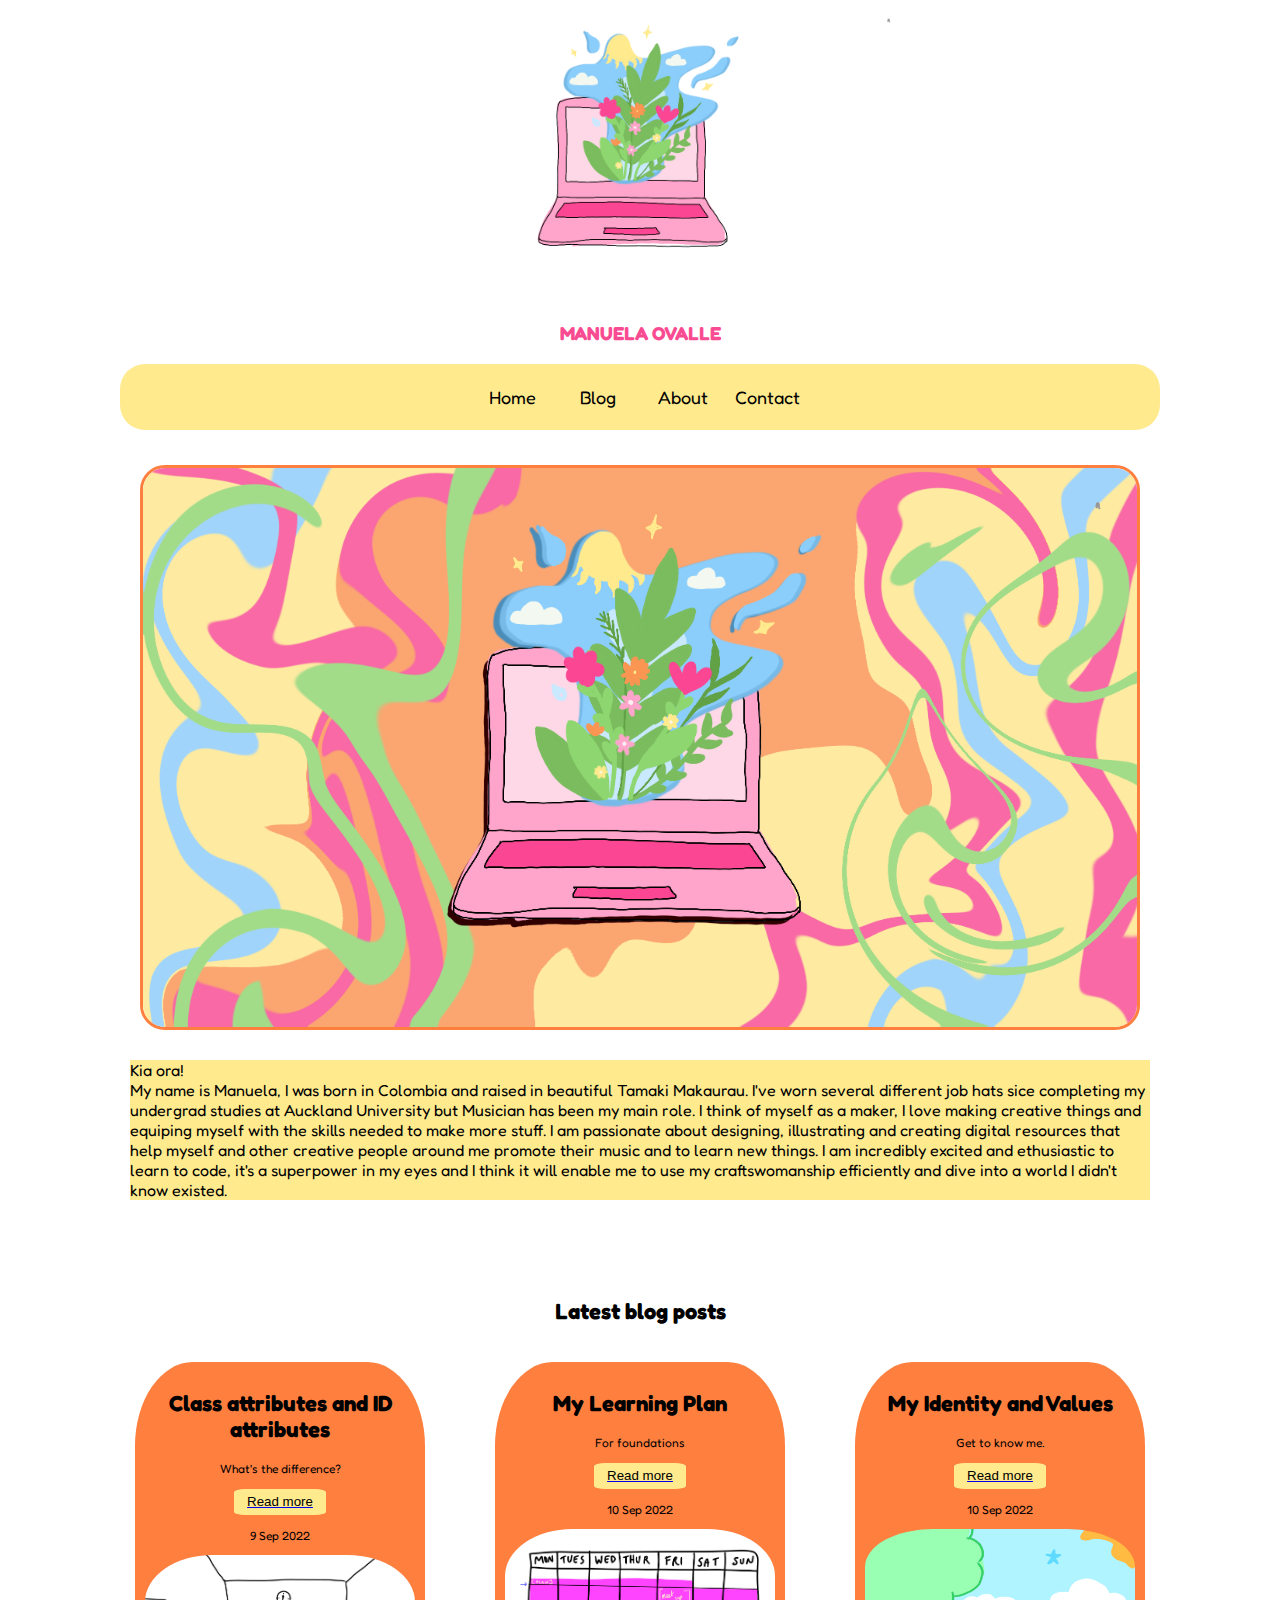
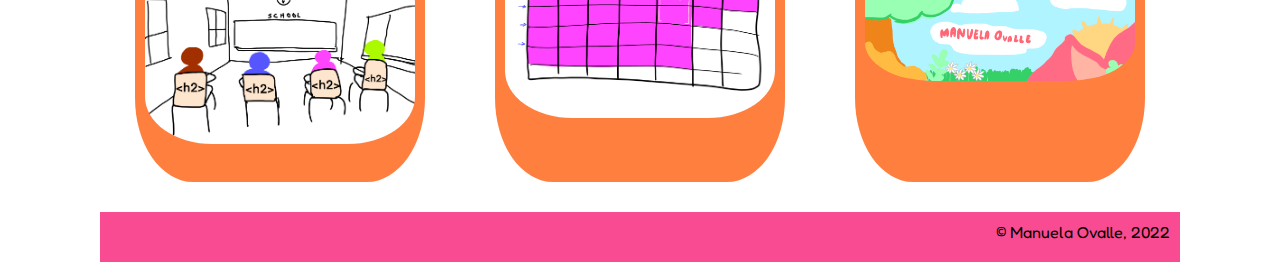
==== index.html @ 237e8c72 "add id attribute to identity and plan img" ====
<!DOCTYPE html>
<html lang="en">
<head>
  <meta charset="UTF-8">
  <meta http-equiv="X-UA-Compatible" content="IE=edge">
  <meta name="viewport" content="width=device-width, initial-scale=1.0">
  <title>Manuela Ovalle</title>
  
  <link rel="preconnect" href="https://fonts.googleapis.com">
  <link rel="preconnect" href="https://fonts.gstatic.com" crossorigin>
  <link href="https://fonts.googleapis.com/css2?family=Fredoka+One&display=swap" rel="stylesheet">

<link rel="stylesheet" href="styles.css">
</head>
  <header>

<!--Logo-->
  <div class="logo">
    <img class="img-logo" src="https://manuela-ovalle.github.io/img/logo.PNG" alt="Manuela Ovalle logo of a computer growing out of it">
    <h3 class="header-title">MANUELA OVALLE</h3>
  </div>


  <!-- Top Navigation Menu-->
  <div class="navbar">
    <ul>
      <li><a href="index.html">Home</a></li>
      <li><a href="blog.html">Blog</a></li>
      <li><a href="about.html">About</a></li>
      <li><a href="contact.html">Contact</a></li>
    </ul>
  </div>
  </header>
  <body id="home-page">

<!-- banner-image-->

<img id="banner-image" src="https://manuela-ovalle.github.io/img/header%20image.png" alt="illustration of logo with swirly colour background">

<!--Paragraph -->
<p id="home-bio">Kia ora! <br>My name is Manuela, I was born in Colombia and raised in beautiful Tamaki Makaurau. I've worn several different job hats sice completing my undergrad studies at Auckland University but Musician has been my main role. I think of myself as a maker, I love making creative things and equiping myself with the skills needed to make more stuff. I am passionate about designing, illustrating and creating digital resources that help myself and other creative people around me promote their music and to learn new things. I am incredibly excited and ethusiastic to learn to code, it's a superpower in my eyes and I think it will enable me to use my craftswomanship efficiently and dive into a world I didn't know existed. </p>

<!-- Spacer-->
<div id="spacer"></div>
<!-- Spacer-->

<!--LATEST BLOG POSTS-->

<div class="blog-gallery-home-page">
  <h2 class="blog-post-heading">Latest blog posts</h2>

  <div id="sml-spacer"></div>

  <div class="flex-container">
    <div class="column" style="background-color:#FF7F3F;">
      <h2 class="blog-post-heading">Class attributes and ID attributes</h2>
      <p class="blog-post-text">What's the difference?</p>
      <a href="https://manuela-ovalle.github.io/blog/class-and-id-attributes.html"><button class="open-blog">Read more</button></a>
      <p class="blog-post-text" id="hp-blog-date">9 Sep 2022</p>
        <img class="blog-thumbnail"src="https://manuela-ovalle.github.io/blog/img/id-class-attributes/class.PNG" alt="doodle of a class of h2 elements">

    </div>
    <div class="column" style="background-color:#FF7F3F;">
      <h2 class="blog-post-heading">My Learning Plan</h2>
      <p class="blog-post-text">For foundations</p>
      <a href="https://manuela-ovalle.github.io/blog/learning-plan.html"><button class="open-blog">Read more</button></a>
      <p class="blog-post-text" id="hp-blog-date">10 Sep 2022</p>
      <img class="blog-thumbnail"src="https://manuela-ovalle.github.io/blog/img/learning-plan/plan.png" alt="doodle of a weekly planner">
    </div>
    
    <div class="column" style="background-color:#FF7F3F;">
      <h2 class="blog-post-heading">My Identity and Values</h2>
      <p class="blog-post-text">Get to know me.</p>
      <a href="https://manuela-ovalle.github.io/blog/identity-values.html"><button class="open-blog">Read more</button></a>
     <p class="blog-post-text" id="hp-blog-date">10 Sep 2022</p>
     <img class="blog-thumbnail"src="https://manuela-ovalle.github.io/blog/img/identity-values/landscape-doodle.png" alt="bright coloured doodle of landscape with mountains and a tree">
    </div>
    </div>
    </div>
  </div>
 

  </div>
</div>




<!-- Spacer-->
<div id="spacer"></div>
<!-- footer-->

  </body>
  <footer>
    <p id="footer-text"> &copy; Manuela Ovalle, 2022</p>
  </footer>
</html>
---- styles.css ----
body {
  font-family: 'Fredoka One', lato;
  margin:0;
  padding: 0;
  background: #fff;
  border: #FF7F3F;
  align-items: center;
 
}

/*Logo*/
.img-logo{
  display:block;
  margin-left:auto;
  margin-right: auto;
  width:50%;
}

.header-title {
  text-align: center;
  color:#F94B92;
}
/* Navigation menu */
.navbar ul{
  list-style: none;
  background:#ffea8e;
  padding: 2%;
  margin:20px;
  text-align: center;
  border-radius: 25px;
  font-size: 18px;
}

.navbar li{
  display: inline-block;
}

.navbar a{
  text-decoration: none;
  color:#000;
 width:80px;
 display:block;
 text-align: center;
}

/*HOME PAGE*/

#banner-image{
display: block;
margin-left:auto;
margin-right: auto;
margin-top:35px;
width:92%;
border-radius:25px;
border:3px solid #FF7F3F;
}


#home-bio {
  margin:30px;
  display: block;
  background-color: #ffea8e;
}


/*BLOG COLUMNS*/
.flex-container{
  display: flex;
  justify-content:space-around;
  height:400px;

}

.column {
  float: left;
  width:25%;
  padding: 10px;
  margin-left:10px;
  margin-right:10px;
  height: 400px; 
  border-radius: 20%;
}

.blog-post-heading{
  font-size: 22px;
  text-align: center;
}
.blog-post-text{
  text-align: center;
  font-size: 12px;
}
.open-blog{
  display:block;
  margin-left:auto;
  margin-right: auto;
  background-color:#ffea8e;
  color:#000;
}

.blog-thumbnail{
  display:block;
  margin-left:auto;
  margin-right: auto;
  width: 100%;
  border-radius: 25%;

}

/*FOOTER*/

#spacer{
  height: 50px;

}

#sml-spacer{
  height:20px;
}

footer{
  background-color: #F94B92;
  height:50px;
  width:auto;
}
#footer-text{
  float:right;
  margin:10px;
}

/*BLOG PAGE*/
#blog-page{
  align-items: center;
  text-align: center;
  margin:2%;
  }
  



/*ABOUT PAGE*/
#about-page{
  align-items: center;
  text-align: center;
  margin:2%;
  }

/* CONTACT PAGE*/

/* input text */
#contact-page{
align-items: center;
text-align: center;
margin:2%;
}

#contact-form{
background-color: #ffea8e;
border-radius: 25%;
margin-bottom: 2%;
padding: 2%;
margin:5%;

}

.h3-header{
  margin-top: 2%;
  text-align: center;
}

label{
  text-align: center;
  width: 50%;
}

#text-input{
  margin: 5%;
}

input{
  width: 50%;
  margin:2%;
  align-items: center;
}

/* radio buttons */
.radio-buttons [type=radio]{
float:left;

}

#radio-label{
float: left;

}

button{
  background-color: #F94B92;
  border: none;
  color: white;
  margin:5%;
   padding: 2%;
   padding-left: 5%;
   padding-right: 5%;
  border-radius: 12%;
  text-align: center;
  text-decoration: none;
  display: inline-block;
    ;
    }

    /* MEDIA QUERIES HEADER*/

@media(max-width:390px) {

  .navbar ul{
    font-size:14px;
  }
  .navbar a{
  width:60px;
  }
  h1{
    font-size: 22px;
   }

p{
  margin-left :15%;
  margin-right :15%;
}  

h3{
  font-size: 14px;
}
  
}

@media(max-width:768px){
#contact-form{
  margin:60px;

}
}

@media(min-width:768px){
  #contact-form{
    margin-left :100px;
  margin-right :100px;
  }
}

@media(min-width:1024px){
  #home-page{
    margin-left: 100px;
    margin-right: 100px;
  }
}

@media(min-width:1440px){
  #contact-form{
    margin-left :300px;
  margin-right :300px;
  }

  #home-page{
    margin-left: 200px;
    margin-right: 200px;
  }
}
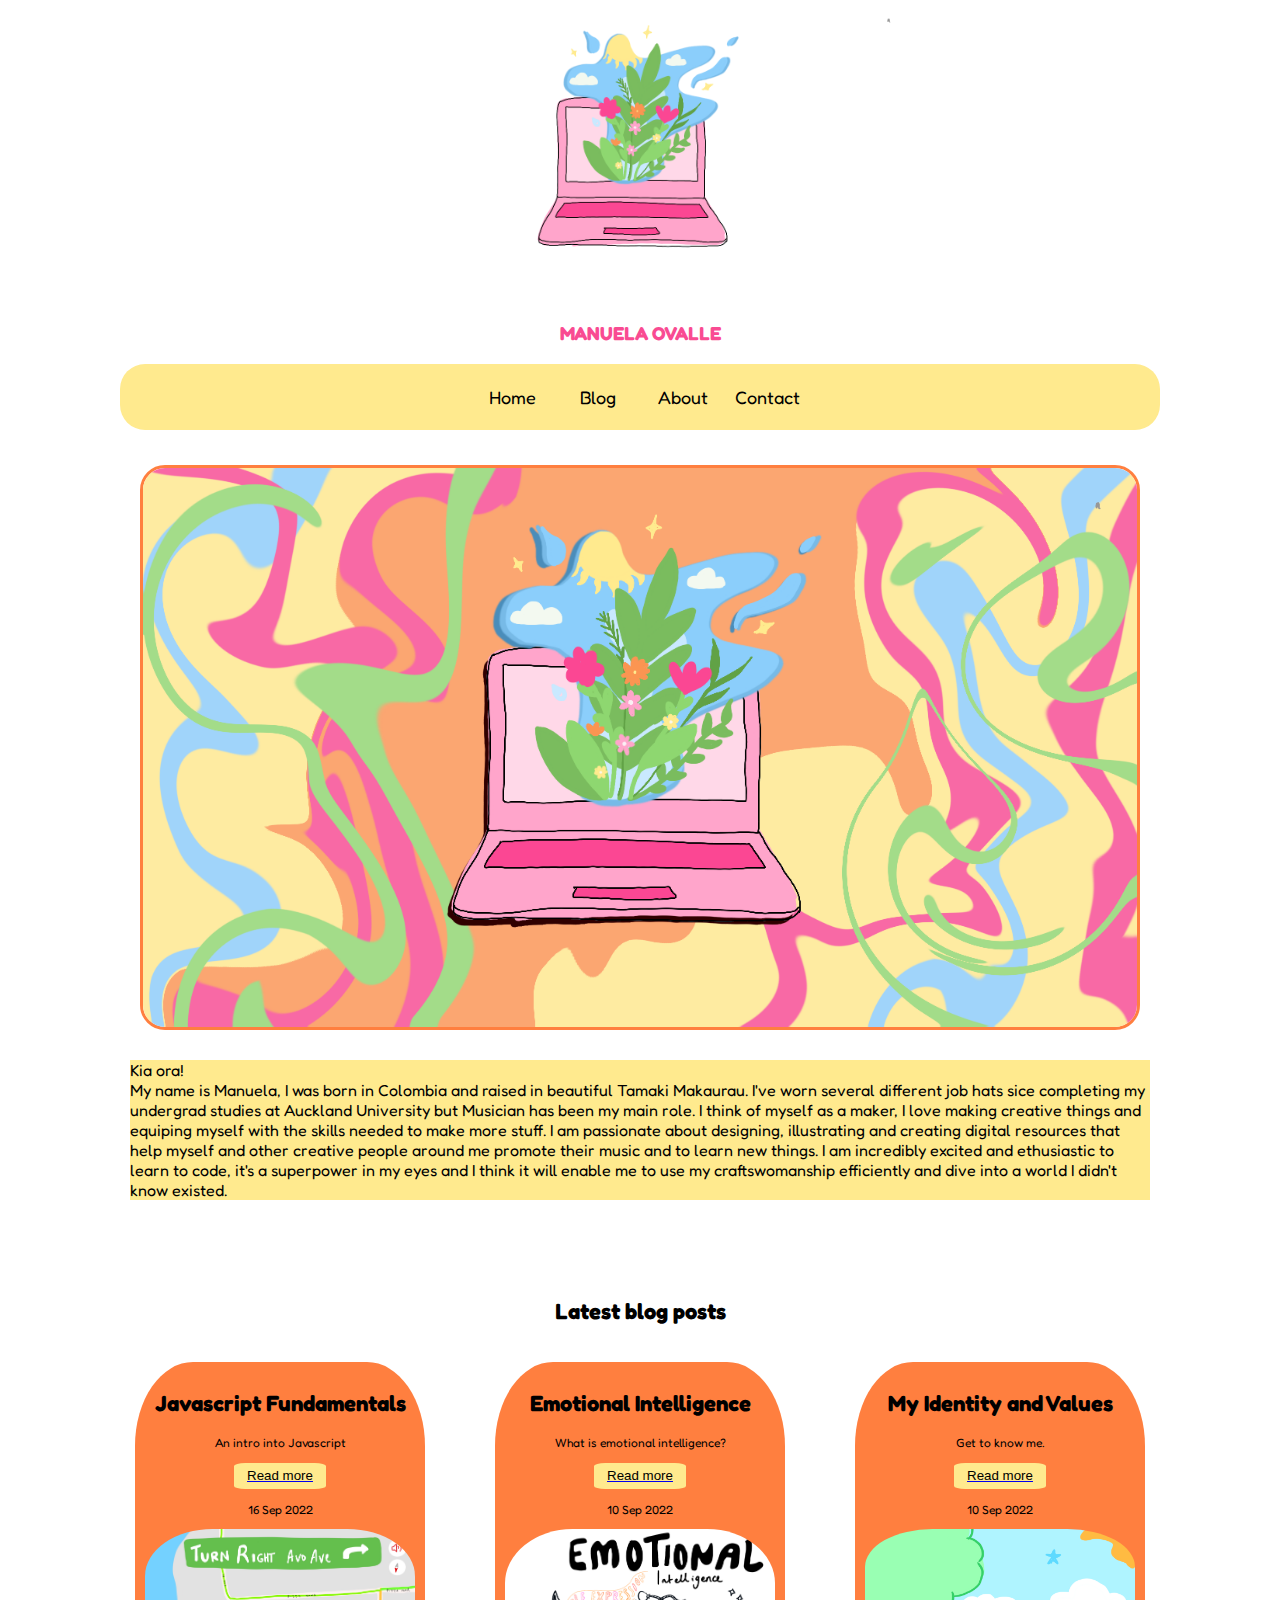
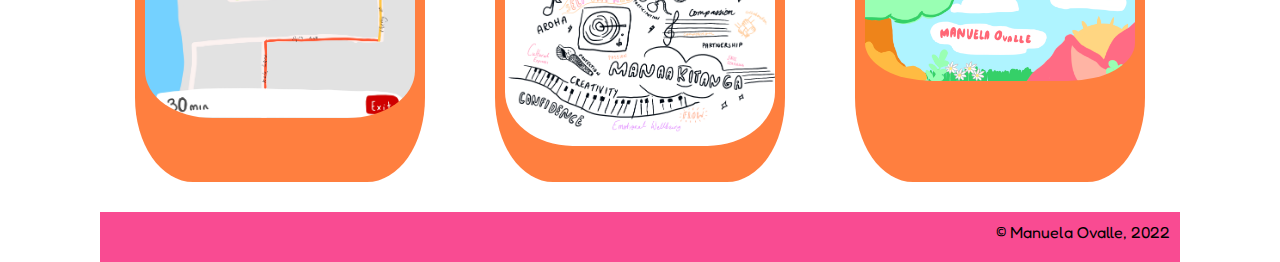
==== commit cc193464: "fix blog links on home page" ====
--- a/index.html
+++ b/index.html
@@ -53,28 +53,28 @@
 
   <div class="flex-container">
     <div class="column" style="background-color:#FF7F3F;">
-      <h2 class="blog-post-heading">Class attributes and ID attributes</h2>
-      <p class="blog-post-text">What's the difference?</p>
-      <a href="https://manuela-ovalle.github.io/blog/class-and-id-attributes.html"><button class="open-blog">Read more</button></a>
-      <p class="blog-post-text" id="hp-blog-date">9 Sep 2022</p>
-        <img class="blog-thumbnail"src="https://manuela-ovalle.github.io/blog/img/id-class-attributes/class.PNG" alt="doodle of a class of h2 elements">
+      <h2 class="blog-post-heading">Javascript Fundamentals</h2>
+      <p class="blog-post-text">An intro into Javascript</p>
+      <a href="https://manuela-ovalle.github.io/blog/javascript-fundamentals.html"><button class="open-blog">Read more</button></a>
+     <p class="blog-post-text" id="hp-blog-date">16 Sep 2022</p>
+     <img class="blog-thumbnail"src="https://manuela-ovalle.github.io/blog/img/javascript-fundamentals/google-maps.jpg" alt="doodle the google maps app">
+    </div>
 
-    </div>
     <div class="column" style="background-color:#FF7F3F;">
-      <h2 class="blog-post-heading">My Learning Plan</h2>
-      <p class="blog-post-text">For foundations</p>
-      <a href="https://manuela-ovalle.github.io/blog/learning-plan.html"><button class="open-blog">Read more</button></a>
-      <p class="blog-post-text" id="hp-blog-date">10 Sep 2022</p>
-      <img class="blog-thumbnail"src="https://manuela-ovalle.github.io/blog/img/learning-plan/plan.png" alt="doodle of a weekly planner">
-    </div>
+            <h2 class="blog-post-heading">Emotional Intelligence</h2>
+            <p class="blog-post-text">What is emotional intelligence?</p>
+            <a href="blog/emotional-intelligence.html"><button class="open-blog">Read more</button></a>
+           <p class="blog-post-text" id="hp-blog-date">10 Sep 2022</p>
+           <img class="blog-thumbnail"src="https://manuela-ovalle.github.io/blog/img/emotional-intelligence/emotional-intelligence-brainstorm.png" alt="doodle drawing of characteristics associated with emotional intelligence" alt="bright coloured doodle of landscape with mountains and a tree">
+          </div>
     
-    <div class="column" style="background-color:#FF7F3F;">
-      <h2 class="blog-post-heading">My Identity and Values</h2>
-      <p class="blog-post-text">Get to know me.</p>
-      <a href="https://manuela-ovalle.github.io/blog/identity-values.html"><button class="open-blog">Read more</button></a>
-     <p class="blog-post-text" id="hp-blog-date">10 Sep 2022</p>
-     <img class="blog-thumbnail"src="https://manuela-ovalle.github.io/blog/img/identity-values/landscape-doodle.png" alt="bright coloured doodle of landscape with mountains and a tree">
-    </div>
+          <div class="column" style="background-color:#FF7F3F;">
+            <h2 class="blog-post-heading">My Identity and Values</h2>
+            <p class="blog-post-text">Get to know me.</p>
+            <a href="blog/identity-values.html"><button class="open-blog">Read more</button></a>
+           <p class="blog-post-text" id="hp-blog-date">10 Sep 2022</p>
+           <img class="blog-thumbnail"src="https://manuela-ovalle.github.io/blog/img/identity-values/landscape-doodle.png" alt="bright coloured doodle of landscape with mountains and a tree">
+          </div>
     </div>
     </div>
   </div>
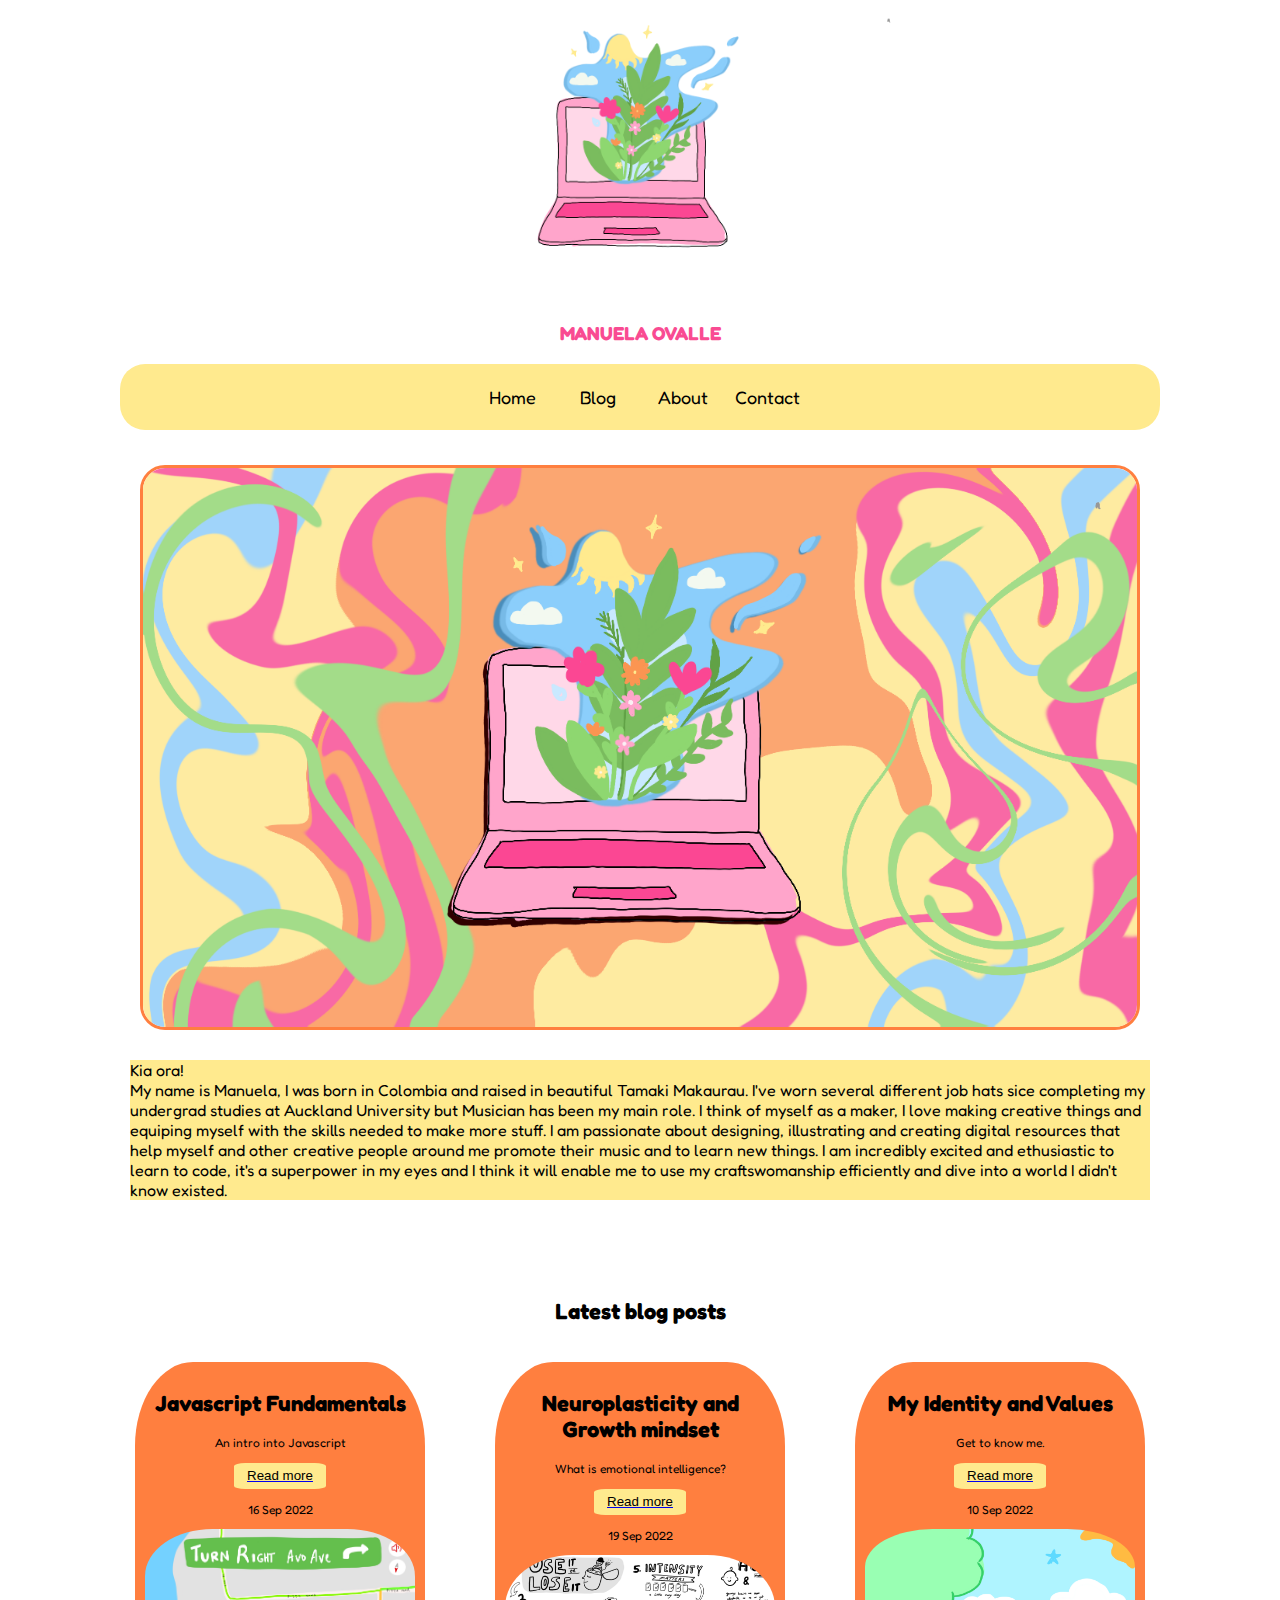
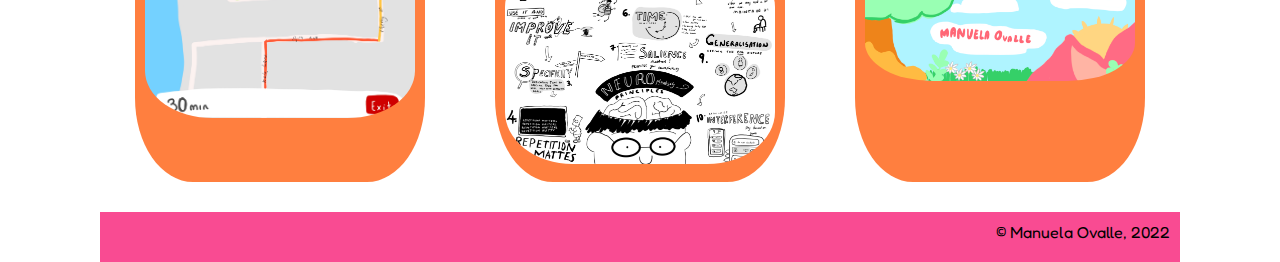
==== commit e7aaa0eb: "neuro-plasticity link on home page" ====
--- a/index.html
+++ b/index.html
@@ -61,11 +61,11 @@
     </div>
 
     <div class="column" style="background-color:#FF7F3F;">
-            <h2 class="blog-post-heading">Emotional Intelligence</h2>
+            <h2 class="blog-post-heading">Neuroplasticity and Growth mindset</h2>
             <p class="blog-post-text">What is emotional intelligence?</p>
-            <a href="blog/emotional-intelligence.html"><button class="open-blog">Read more</button></a>
-           <p class="blog-post-text" id="hp-blog-date">10 Sep 2022</p>
-           <img class="blog-thumbnail"src="https://manuela-ovalle.github.io/blog/img/emotional-intelligence/emotional-intelligence-brainstorm.png" alt="doodle drawing of characteristics associated with emotional intelligence" alt="bright coloured doodle of landscape with mountains and a tree">
+            <a href="https://manuela-ovalle.github.io/blog/neuroplasticity.html"><button class="open-blog">Read more</button></a>
+           <p class="blog-post-text" id="hp-blog-date">19 Sep 2022</p>
+           <img class="blog-thumbnail"src="https://manuela-ovalle.github.io/blog/img/neuroplasticity/neuro-principles-28.jpg" alt="doodle drawing of characteristics associated with emotional intelligence" alt="bright coloured doodle of landscape with mountains and a tree">
           </div>
     
           <div class="column" style="background-color:#FF7F3F;">
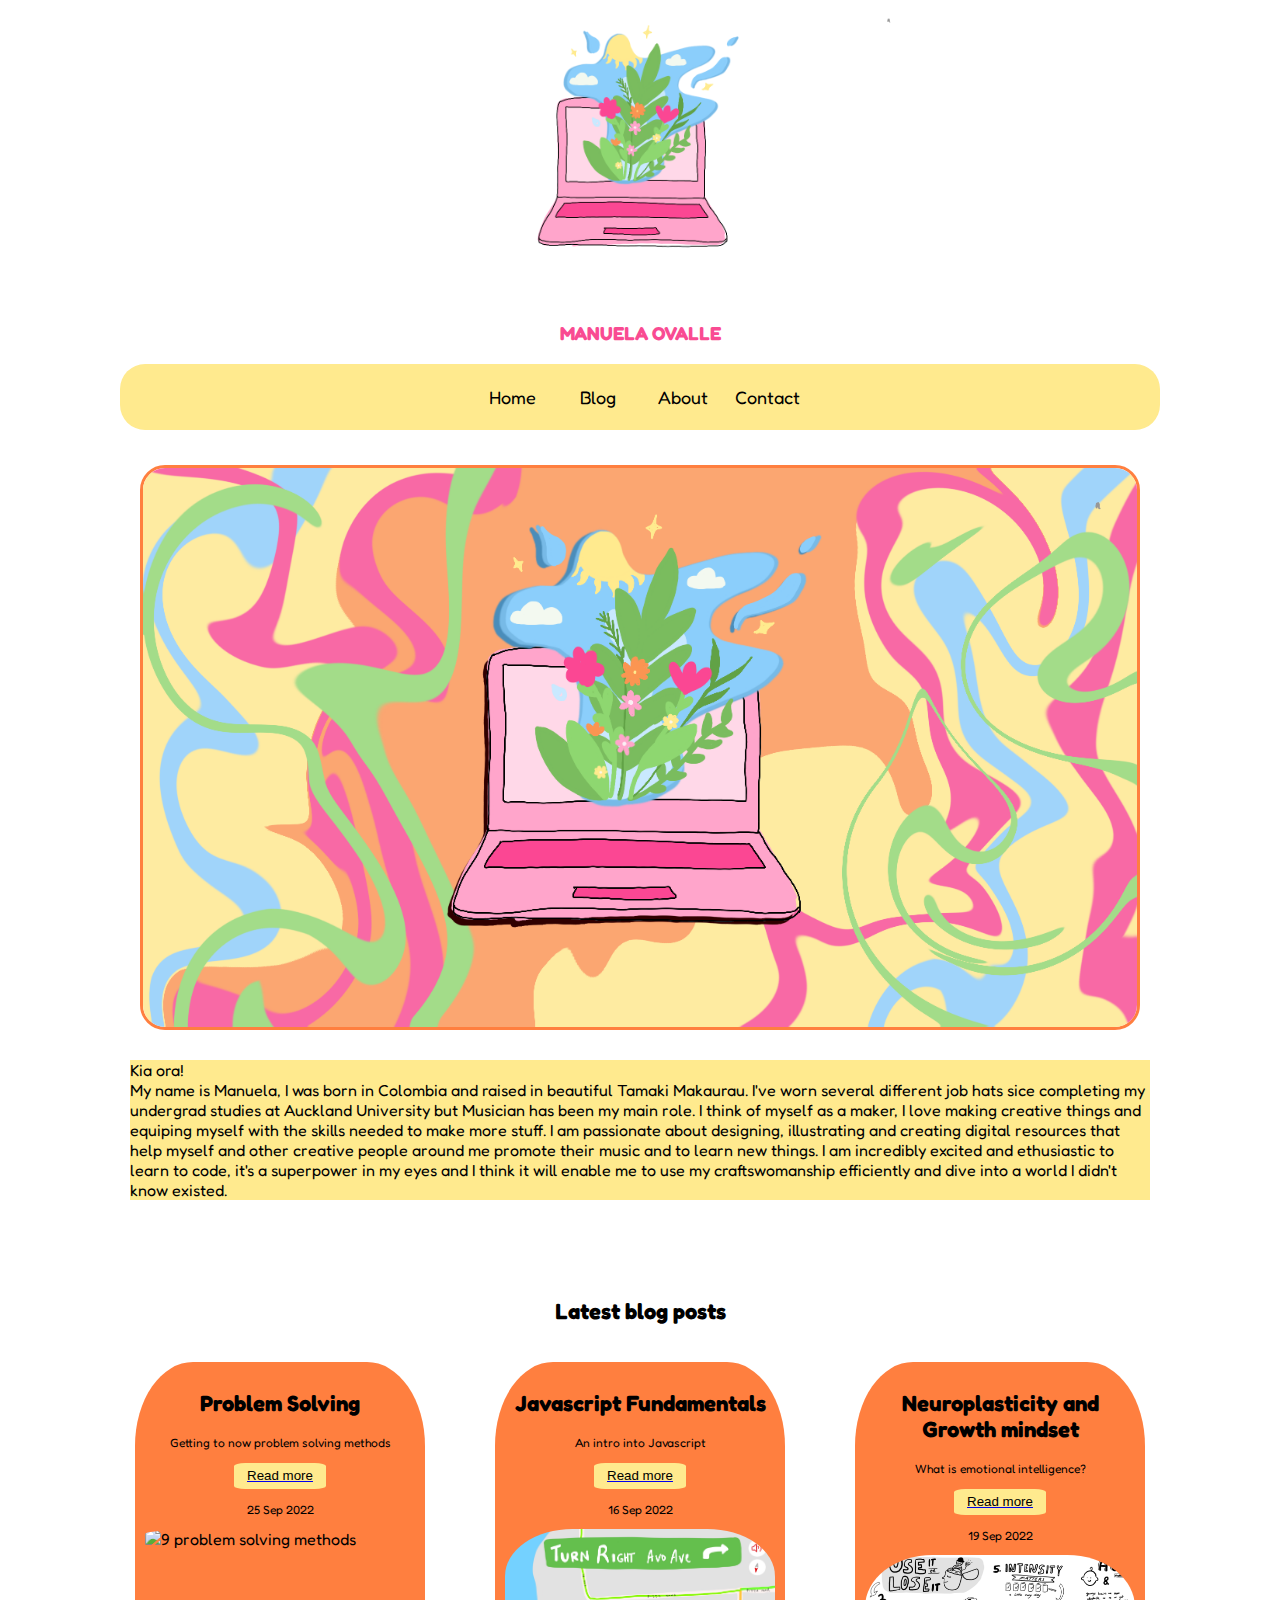
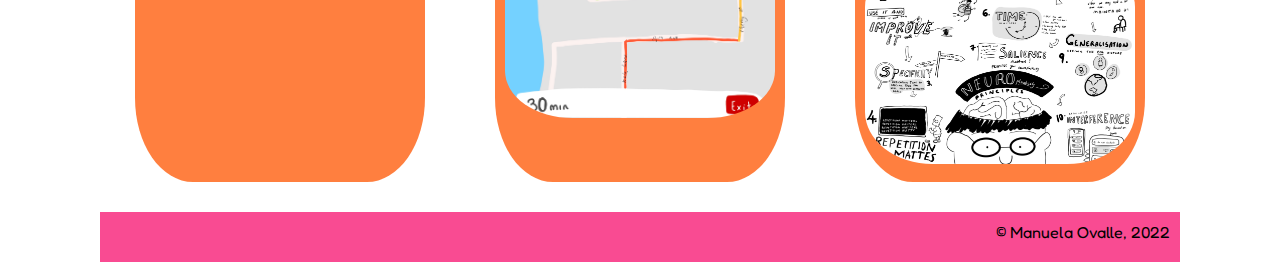
==== commit 3309e942: "add blog link to blog pg and Hp" ====
--- a/index.html
+++ b/index.html
@@ -52,6 +52,15 @@
   <div id="sml-spacer"></div>
 
   <div class="flex-container">
+
+    <div class="column" style="background-color:#FF7F3F;">
+      <h2 class="blog-post-heading">Problem Solving</h2>
+      <p class="blog-post-text">Getting to now problem solving methods</p>
+      <a href="blog/problem-solving.html"><button class="open-blog">Read more</button></a>
+     <p class="blog-post-text" id="hp-blog-date">25 Sep 2022</p>
+     <img class="blog-thumbnail"src="https://manuela-ovalle.github.io/blog/img/problem-solving/problem-solving.jpg" alt="9 problem solving methods">
+    </div>
+    
     <div class="column" style="background-color:#FF7F3F;">
       <h2 class="blog-post-heading">Javascript Fundamentals</h2>
       <p class="blog-post-text">An intro into Javascript</p>
@@ -68,13 +77,7 @@
            <img class="blog-thumbnail"src="https://manuela-ovalle.github.io/blog/img/neuroplasticity/neuro-principles-28.jpg" alt="doodle drawing of characteristics associated with emotional intelligence" alt="bright coloured doodle of landscape with mountains and a tree">
           </div>
     
-          <div class="column" style="background-color:#FF7F3F;">
-            <h2 class="blog-post-heading">My Identity and Values</h2>
-            <p class="blog-post-text">Get to know me.</p>
-            <a href="blog/identity-values.html"><button class="open-blog">Read more</button></a>
-           <p class="blog-post-text" id="hp-blog-date">10 Sep 2022</p>
-           <img class="blog-thumbnail"src="https://manuela-ovalle.github.io/blog/img/identity-values/landscape-doodle.png" alt="bright coloured doodle of landscape with mountains and a tree">
-          </div>
+
     </div>
     </div>
   </div>
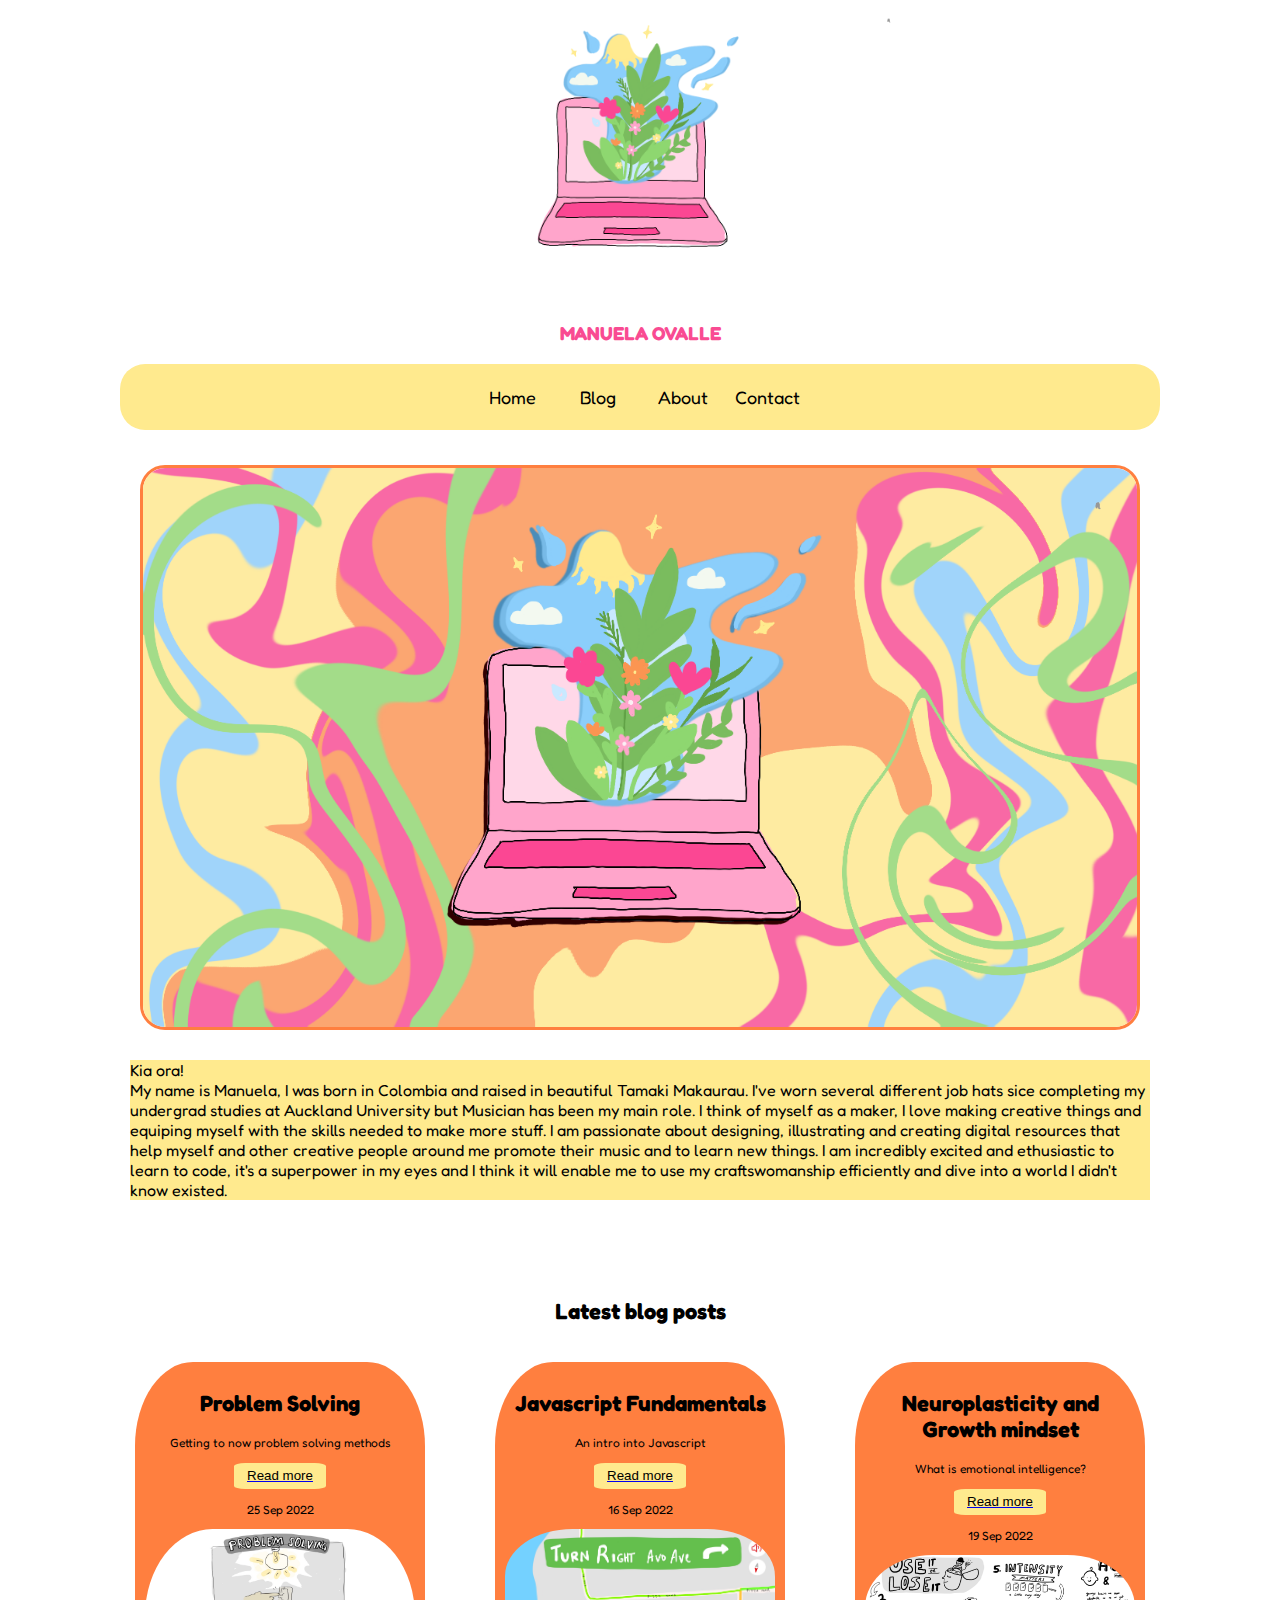
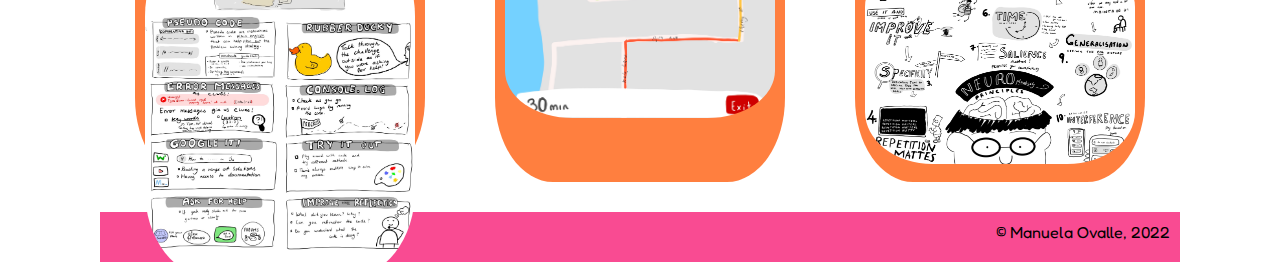
==== commit 1890904b: "fix url for problem solving img" ====
--- a/index.html
+++ b/index.html
@@ -58,7 +58,7 @@
       <p class="blog-post-text">Getting to now problem solving methods</p>
       <a href="blog/problem-solving.html"><button class="open-blog">Read more</button></a>
      <p class="blog-post-text" id="hp-blog-date">25 Sep 2022</p>
-     <img class="blog-thumbnail"src="https://manuela-ovalle.github.io/blog/img/problem-solving/problem-solving.jpg" alt="9 problem solving methods">
+     <img class="blog-thumbnail"src="https://manuela-ovalle.github.io/blog/img/problem-solving/problem-solving.JPG" alt="9 problem solving methods">
     </div>
     
     <div class="column" style="background-color:#FF7F3F;">
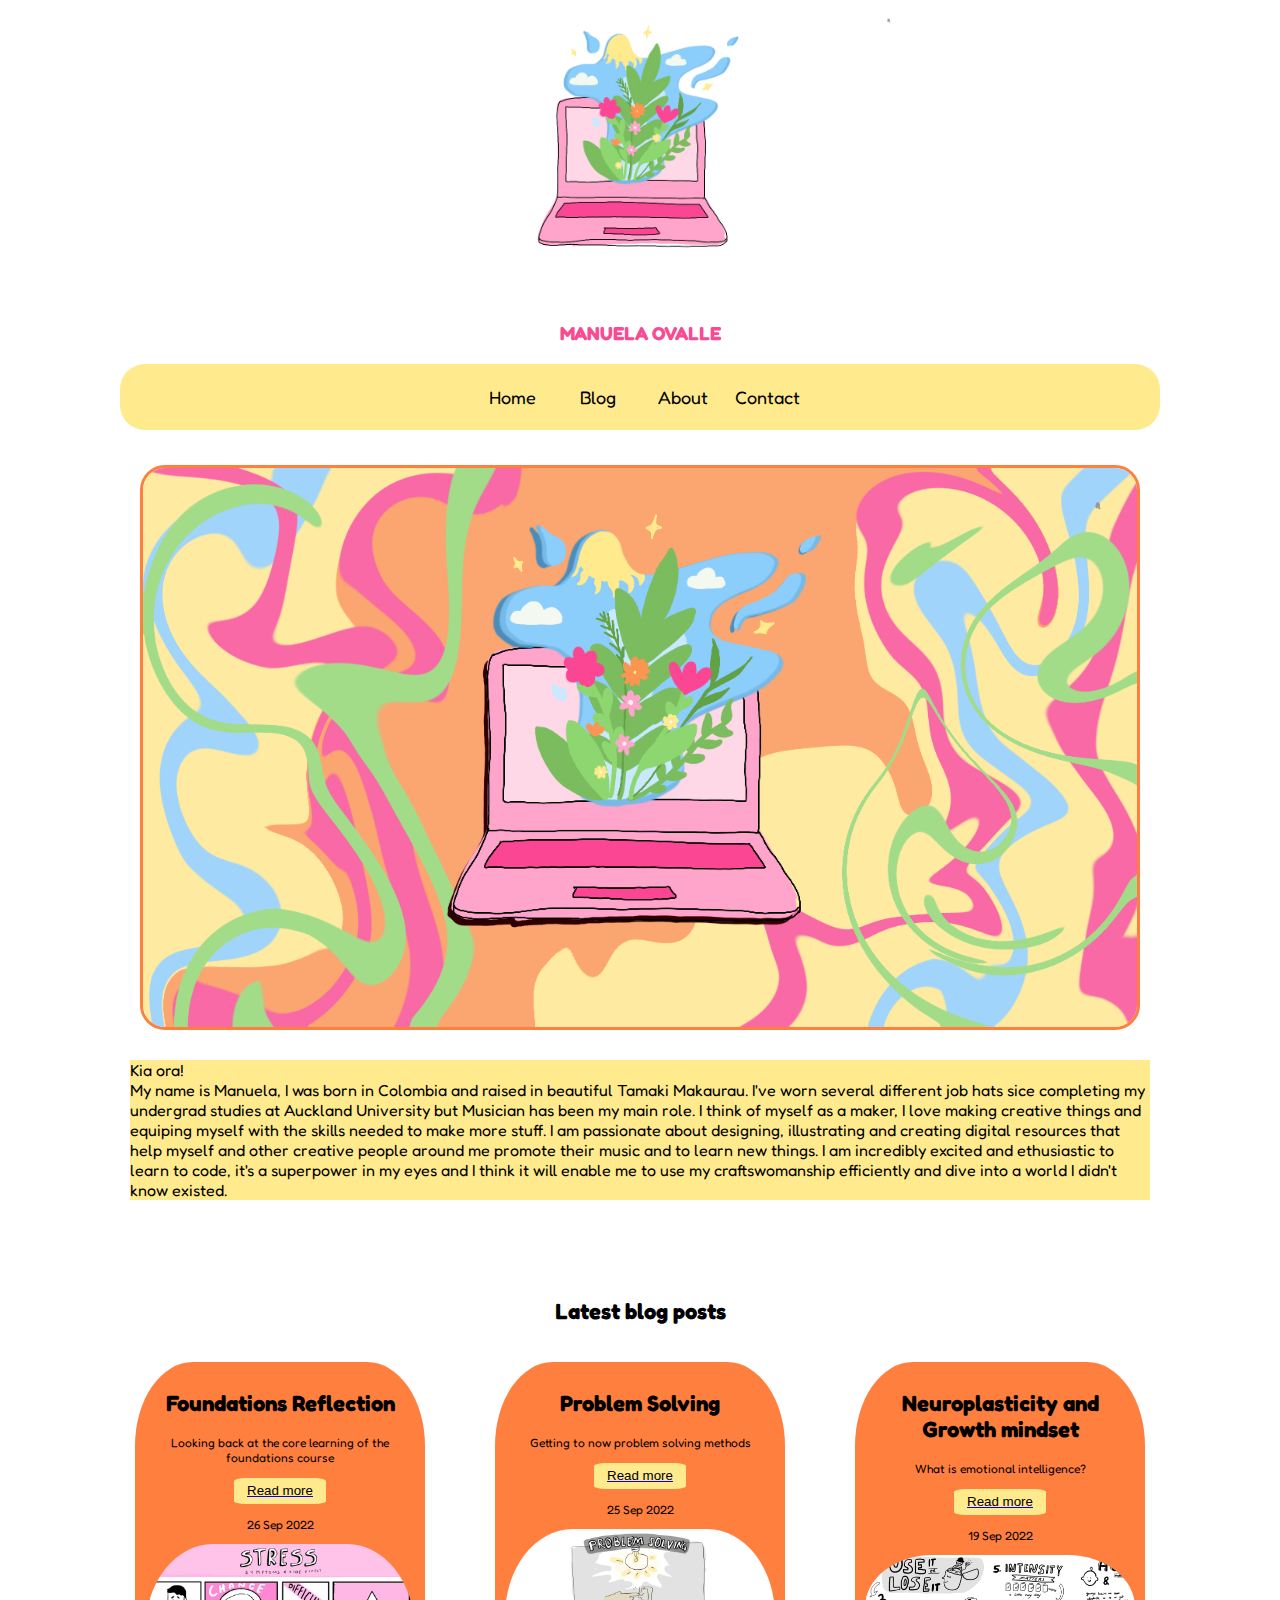
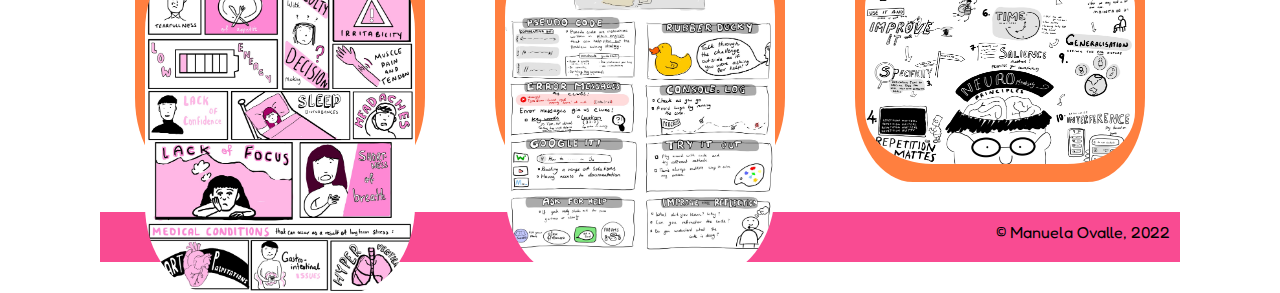
==== commit 8cdd26ec: "add foundations reflection blog link to hp and blog page" ====
--- a/index.html
+++ b/index.html
@@ -54,19 +54,19 @@
   <div class="flex-container">
 
     <div class="column" style="background-color:#FF7F3F;">
+      <h2 class="blog-post-heading">Foundations Reflection</h2>
+      <p class="blog-post-text">Looking back at the core learning of the foundations course</p>
+      <a href="https://manuela-ovalle.github.io/blog/foundations-reflection.html"><button class="open-blog">Read more</button></a>
+     <p class="blog-post-text" id="hp-blog-date">26 Sep 2022</p>
+     <img class="blog-thumbnail"src="https://manuela-ovalle.github.io/blog/img/foundations-reflection/stress.JPG" alt="sketch notes of stress symptoms">
+    </div>
+    
+    <div class="column" style="background-color:#FF7F3F;">
       <h2 class="blog-post-heading">Problem Solving</h2>
       <p class="blog-post-text">Getting to now problem solving methods</p>
       <a href="blog/problem-solving.html"><button class="open-blog">Read more</button></a>
      <p class="blog-post-text" id="hp-blog-date">25 Sep 2022</p>
      <img class="blog-thumbnail"src="https://manuela-ovalle.github.io/blog/img/problem-solving/problem-solving.JPG" alt="9 problem solving methods">
-    </div>
-    
-    <div class="column" style="background-color:#FF7F3F;">
-      <h2 class="blog-post-heading">Javascript Fundamentals</h2>
-      <p class="blog-post-text">An intro into Javascript</p>
-      <a href="https://manuela-ovalle.github.io/blog/javascript-fundamentals.html"><button class="open-blog">Read more</button></a>
-     <p class="blog-post-text" id="hp-blog-date">16 Sep 2022</p>
-     <img class="blog-thumbnail"src="https://manuela-ovalle.github.io/blog/img/javascript-fundamentals/google-maps.jpg" alt="doodle the google maps app">
     </div>
 
     <div class="column" style="background-color:#FF7F3F;">
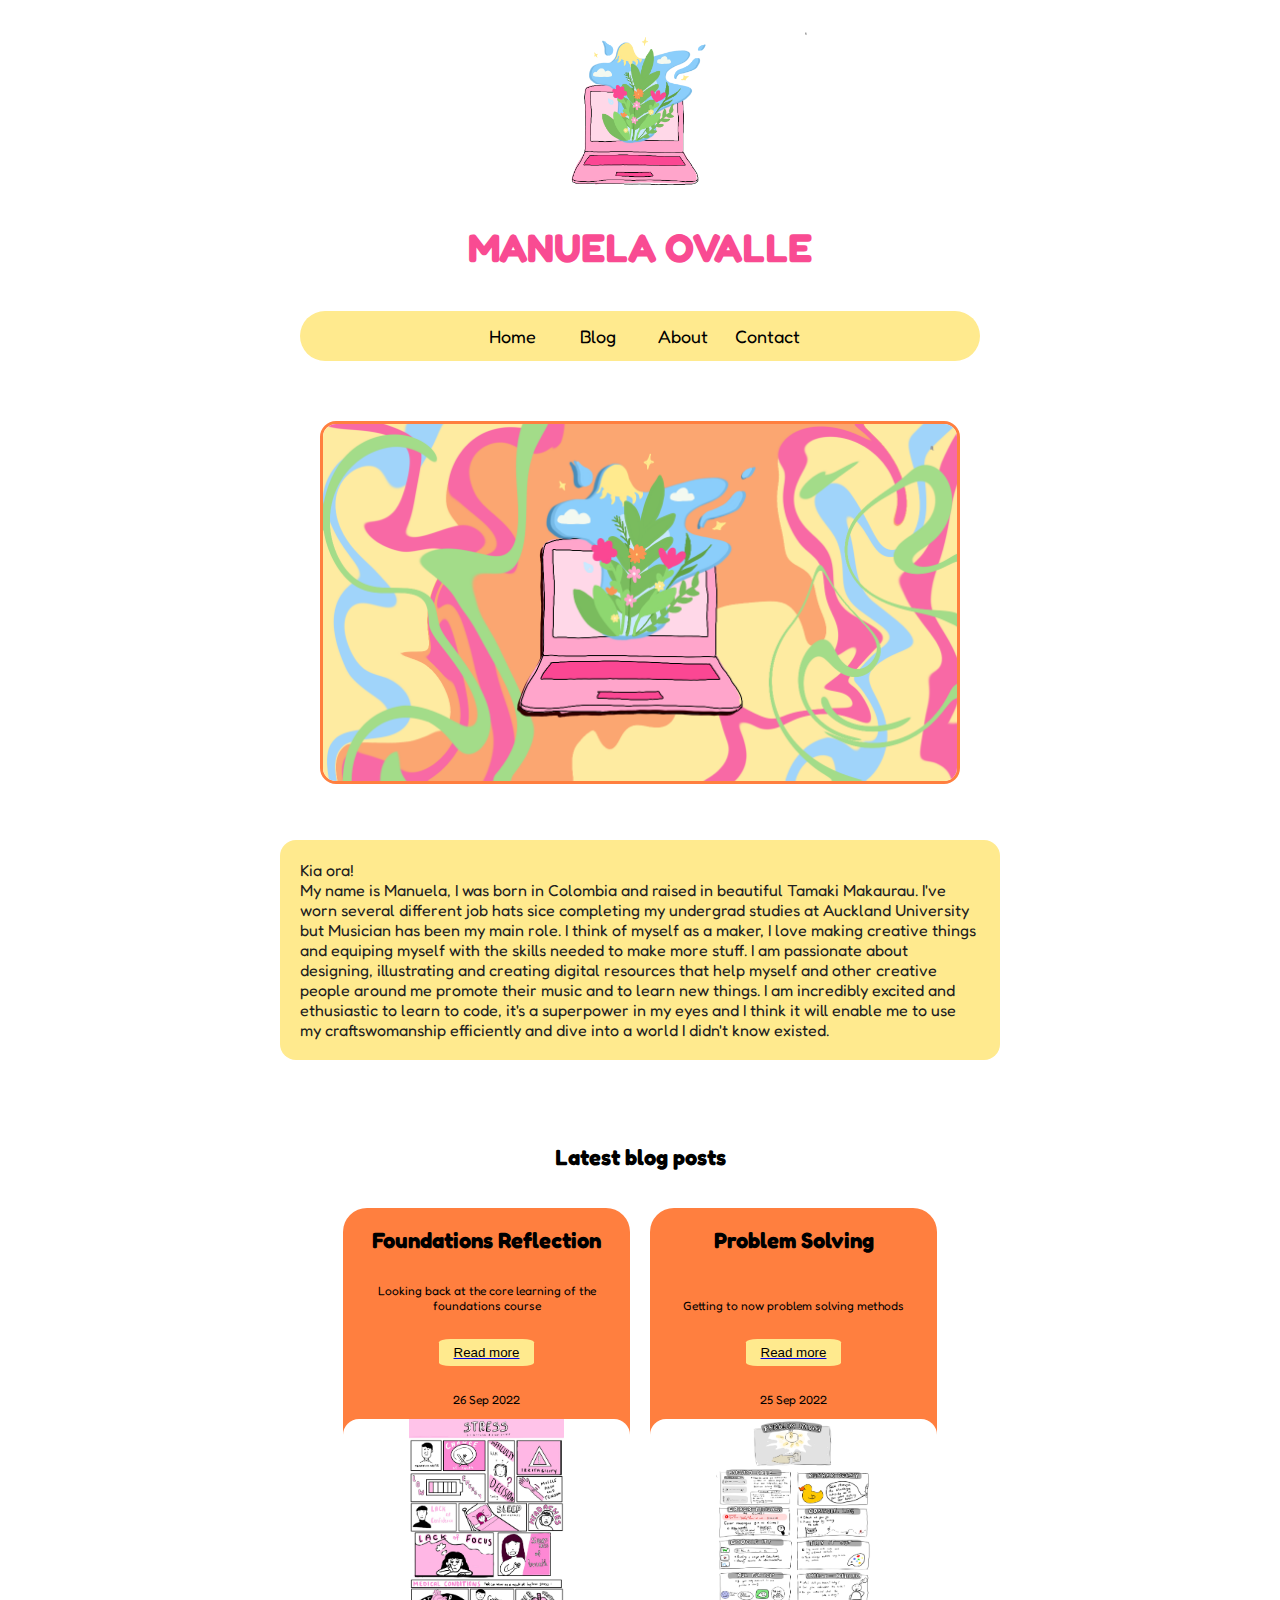
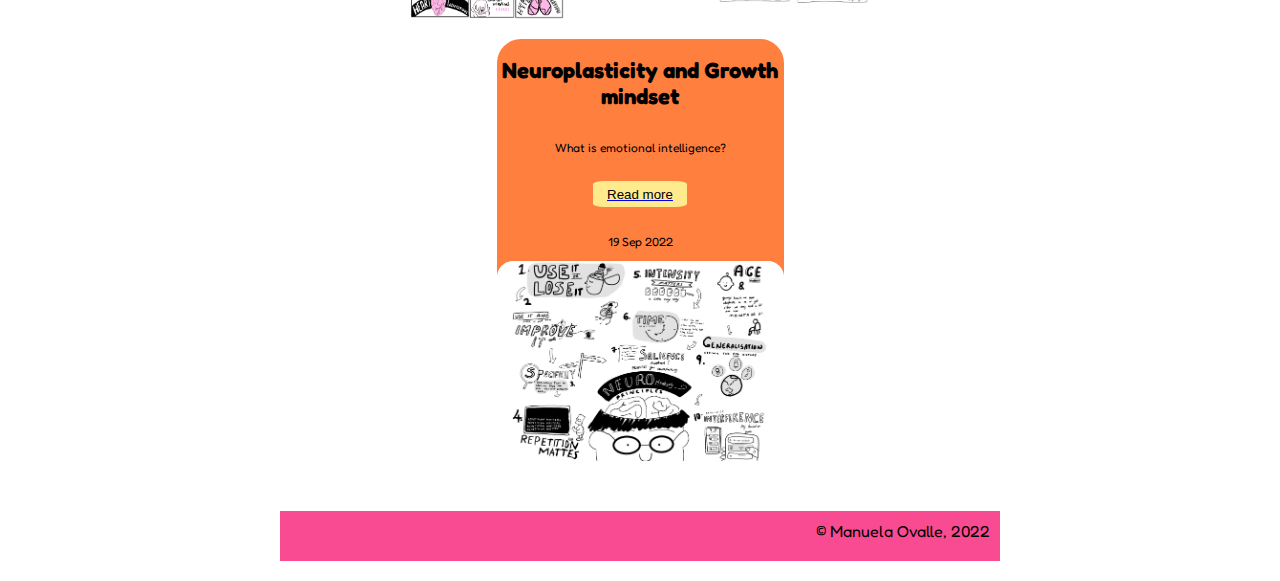
==== commit add85182: "add bootcamp learning plan to learning plan page" ====
--- a/index.html
+++ b/index.html
@@ -31,7 +31,7 @@
     </ul>
   </div>
   </header>
-  <body id="home-page">
+  <body id="home-page" class="wrapper">
 
 <!-- banner-image-->
 
--- a/styles.css
+++ b/styles.css
@@ -2,11 +2,16 @@
 body {
   font-family: 'Fredoka One', lato;
   margin:0;
-  padding: 0;
+  padding: 20px;
   background: #fff;
   border: #FF7F3F;
   align-items: center;
  
+}
+
+img {
+  width: 100%;
+  box-sizing: border-box;
 }
 
 /*Logo*/
@@ -20,7 +25,10 @@
 .header-title {
   text-align: center;
   color:#F94B92;
-}
+  font-size: clamp(18px, 5vw, 40px);
+  margin-top: 0;
+}
+
 /* Navigation menu */
 .navbar ul{
   list-style: none;
@@ -48,47 +56,63 @@
 
 #banner-image{
 display: block;
-margin-left:auto;
-margin-right: auto;
-margin-top:35px;
-width:92%;
-border-radius:25px;
 border:3px solid #FF7F3F;
+border-radius: 16px;
+margin: 40px;
+max-width: calc(100% - 80px);
 }
 
 
 #home-bio {
-  margin:30px;
   display: block;
   background-color: #ffea8e;
+  color: #202020;
+  padding: 20px;
+  border-radius: 16px;
 }
 
 
 /*BLOG COLUMNS*/
 .flex-container{
   display: flex;
-  justify-content:space-around;
-  height:400px;
-
+  flex-wrap: wrap;
+  gap: 20px;
+  justify-content: center;
+}
+
+.wrapper {
+  display: grid;
+  grid-template-columns: 1fr min(80ch, 100%) 1fr;
+}
+
+.wrapper > * {
+  grid-column: 2;
+}
+
+.full-bleed {
+  width: 100%;
+  grid-column: 1/4;
 }
 
 .column {
-  float: left;
-  width:25%;
-  padding: 10px;
-  margin-left:10px;
-  margin-right:10px;
-  height: 400px; 
-  border-radius: 20%;
+display : flex;
+flex-direction : column;
+width: 287px;
+border-radius: 24px;
+pading: 10px;
+background-color:#FF7F3F;
 }
 
 .blog-post-heading{
   font-size: 22px;
   text-align: center;
-}
+  flex-grow: 1;
+}
+
 .blog-post-text{
   text-align: center;
   font-size: 12px;
+
 }
 .open-blog{
   display:block;
@@ -100,10 +124,11 @@
 
 .blog-thumbnail{
   display:block;
-  margin-left:auto;
-  margin-right: auto;
   width: 100%;
-  border-radius: 25%;
+  height: 200px;
+  object-fit: contain;
+  border-radius: 16px;
+  background-color: white;
 
 }
 
